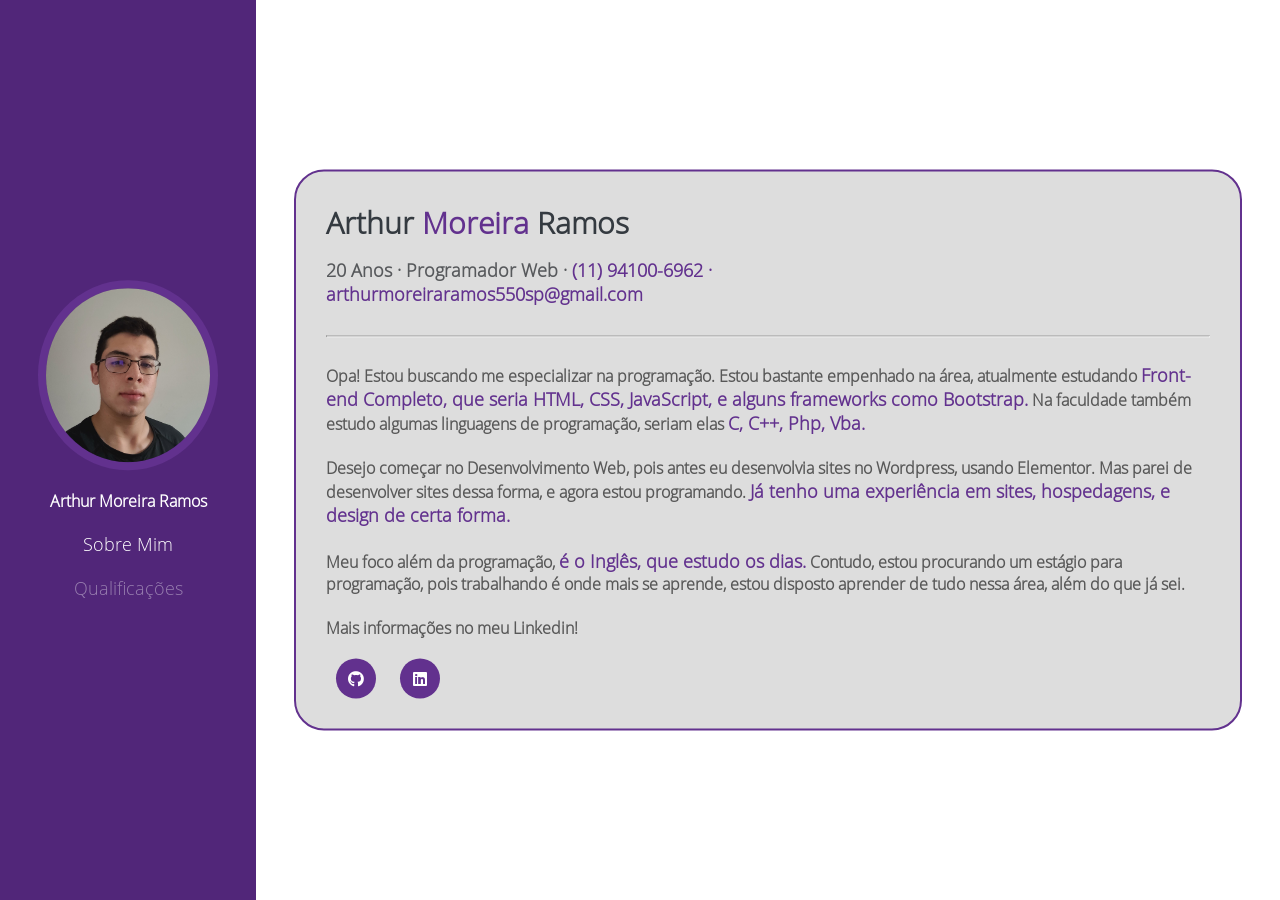
==== index.html @ fd3fa470 "Curriculo" ====
<html>
    <head> 
        <meta charset="utf-8">
        <link href="https://fonts.googleapis.com/css2?family=Saira+Extra+Condensed:wght@400;500;700&display=swap" rel="stylesheet">
        <link href="css/style.css" rel="stylesheet">
        <link href="https://cdnjs.cloudflare.com/ajax/libs/font-awesome/5.13.1/css/all.min.css" rel="stylesheet">
        <title>Meu Currículo</title>
    </head>
    <body>
      
      <div class="parent">

      <div class="sidebar">

        <div class="sidebar-pos">
            <div class="img-sidebar">
              <img src="img/arthur.jpg" />
            </div><!--img-->

            <div class="menu">
              <a class="selected weight" href="#" style="font-weight: bold;">Arthur Moreira Ramos</a>
              <a class="selected" href="#">Sobre Mim</a>
              <a href="quali.html">Qualificações</a>
            </div><!--menu-->
        </div><!--sidebar-pos-->

      </div><!--sidebar-->

      <div class="content">

        <section class="descricao">
          <h2>Arthur <span>Moreira </span>Ramos</h2>
          <h3>20 Anos · Programador Web · <span>(11) 94100-6962 · arthurmoreiraramos550sp@gmail.com</span></h3>
          <hr>
          <p>Opa! Estou buscando me especializar na programação. Estou bastante empenhado na área, atualmente estudando <span style="font-size:18px;color: #62318e;">Front-end Completo, que seria HTML, CSS, JavaScript, e alguns frameworks como Bootstrap.</span> Na faculdade também estudo algumas linguagens de programação, seriam elas <span style="font-size:18px;color: #62318e;">C, C++, Php, Vba.</span><br><br>Desejo começar no Desenvolvimento Web, pois antes eu desenvolvia sites no Wordpress, usando Elementor. Mas parei de desenvolver sites dessa forma, e agora estou programando. <span style="font-size:18px;color: #62318e;">Já tenho uma experiência em sites, hospedagens, e design de certa forma.</span><br><br>Meu foco além da programação, <span style="font-size:18px;color: #62318e;">é o Inglês, que estudo os dias.</span> Contudo, estou procurando um estágio para programação, pois trabalhando é onde mais se aprende, estou disposto aprender de tudo nessa área, além do que já sei.<br><br>Mais informações no meu Linkedin!</p>
          
          <div class="icons-social">
            <a href="https://github.com/arthurramoz"><i class="fab fa-github"></i></a>
            <a href="https://abre.ai/linkedin-arthur-ramos"><i class="fab fa-linkedin"></i></a>
          </div><!--icons-social-->
       
        </section>

      </div><!--content-->

    </div><!--parent-->
    <script src="js/jquery.js"></script>
    <script src="js/functions.js"></script> 
    </body>
  
</html>
---- css/style.css ----
*{
    margin: 0;
    padding: 0;
    box-sizing: border-box;
    font-family: "Open Sans";
}

@font-face{
    src:url('../fonts/OpenSans-Light.ttf');
    font-family: "Open Sans";
}

html,body{
    height: 100%;
}

.parent{
    display: flex;
}

.sidebar{
    width:20%;
    height: 100%;
    position: fixed;
    background-color: #512679;
}

.sidebar-pos{
    position: absolute;
    top:50%;
    transform:translateY(-50%);
}

.img-sidebar{text-align: center;}

.img-sidebar img{
    width: 70%;
    border:8px solid #62318e;
    border-radius: 50%;
}

.menu{
    margin:20px 0;
    text-align: center;
}

.menu a{
    color: white;
    opacity: 0.4;
    font-size: 18px;
    font-weight: ;
    display: block;
    margin-bottom: 20px;
    text-decoration: none;
}

.menu a:hover{
    opacity: 0.8;
}

.menu .weight{
    font-size: 16px;
}

.menu a.selected{
    opacity: 1;
}

.content{
    position:absolute;
    left: 20%;
    width: 80%;
    height: 100%;
    overflow-y:auto;
    padding:0 3%;
}

section.descricao{
    position: relative;
    top:50%;
    transform:translateY(-50%);
    padding: 30px;
    background-color: #ddd;
    border-radius: 30px;
    border: 2px solid #62318e;
}

section.descricao h2{
    color:#343a40;
    font-size: 30px;
    width: 75%;
}

section.descricao h2 > span,
section.descricao h3 > span
{
    color:  #62318e;
}

section.descricao h3{
    margin:15px 0 30px 0;
    color: #57595c;
    font-size: 18px;
    width: 75%;
}

section.descricao p{
    color:#585858;
    font-size:16px;
    font-weight: bold;
    margin-top:25px;
}

.icons-social{
    margin-top:20px;
}

.icons-social a:hover{
    width:42px;
    height:42px;
    background-color: #510f8d;
}

.icons-social a{
    text-decoration:none;
    color: white;
    background-color:#62318e;
    width:40px;
    height:40px;
    border-radius:20px;
    display: inline-block;
    margin:0 10px;
    text-align: center;
}

.icons-social i{
    line-height:40px;
}
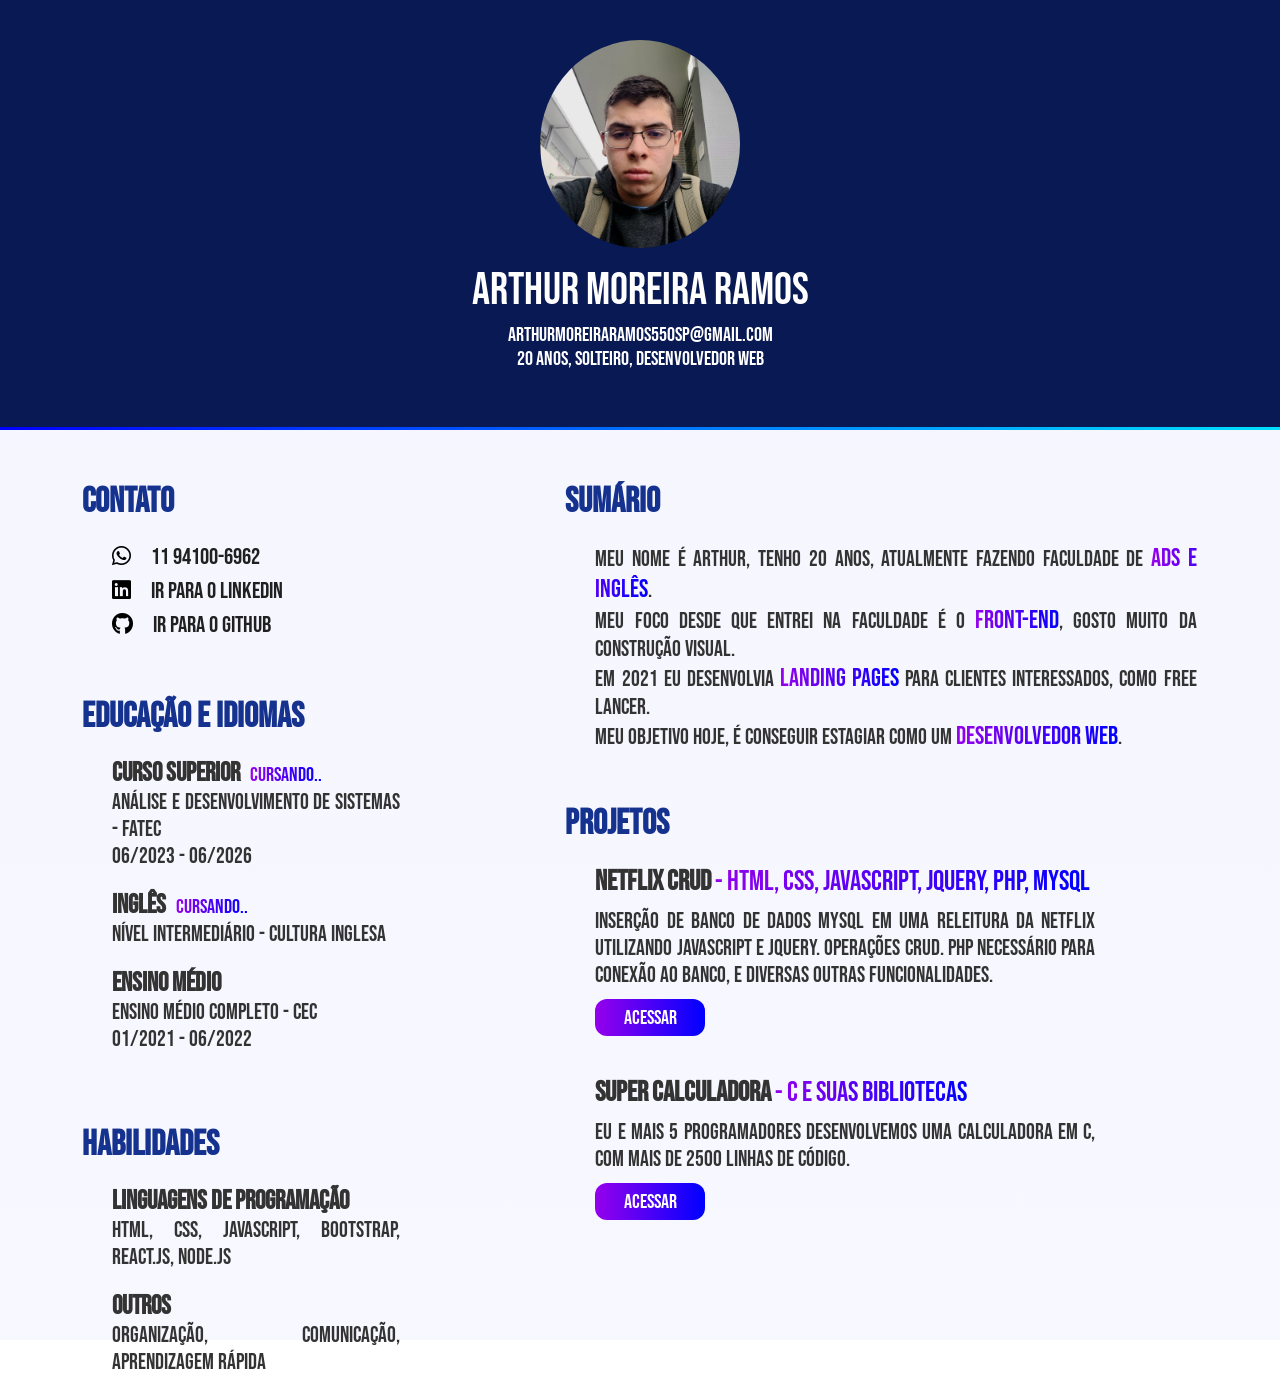
==== commit e81399a9: "Currículo" ====
--- a/index.html
+++ b/index.html
@@ -1,59 +1,102 @@
-<html>
-    <head> 
-        <meta charset="utf-8">
-        <link href="https://fonts.googleapis.com/css2?family=Saira+Extra+Condensed:wght@400;500;700&display=swap" rel="stylesheet">
-        <link href="css/style.css" rel="stylesheet">
-        <link href="https://cdnjs.cloudflare.com/ajax/libs/font-awesome/5.13.1/css/all.min.css" rel="stylesheet">
-        <title>Meu Currículo</title>
-    </head>
-    <body>
-      
-      <div class="parent">
-
-      <div class="sidebar">
-
-        <div class="sidebar-pos">
-            <div class="img-sidebar">
-              <img src="img/arthur.jpg" />
-            </div><!--img-->
-
-            <div class="menu">
-              <a class="selected weight" href="#" style="font-weight: bold;">Arthur Moreira Ramos</a>
-              <a class="selected" href="#">Sobre Mim</a>
-              <a href="quali.html">Qualificações</a>
-            </div><!--menu-->
-        </div><!--sidebar-pos-->
-
-      </div><!--sidebar-->
-
-      <div class="content">
-
-        <section class="descricao">
-          <h2>Arthur <span>Moreira </span>Ramos</h2>
-          <h3>20 Anos · Programador Web · <span>(11) 94100-6962 · arthurmoreiraramos550sp@gmail.com</span></h3>
-          <hr>
-          <p>Opa! Estou buscando me especializar na programação. Estou bastante empenhado na área, atualmente estudando <span style="font-size:18px;color: #62318e;">Front-end Completo, que seria HTML, CSS, JavaScript, e alguns frameworks como Bootstrap.</span> Na faculdade também estudo algumas linguagens de programação, seriam elas <span style="font-size:18px;color: #62318e;">C, C++, Php, Vba.</span><br><br>Desejo começar no Desenvolvimento Web, pois antes eu desenvolvia sites no Wordpress, usando Elementor. Mas parei de desenvolver sites dessa forma, e agora estou programando. <span style="font-size:18px;color: #62318e;">Já tenho uma experiência em sites, hospedagens, e design de certa forma.</span><br><br>Meu foco além da programação, <span style="font-size:18px;color: #62318e;">é o Inglês, que estudo os dias.</span> Contudo, estou procurando um estágio para programação, pois trabalhando é onde mais se aprende, estou disposto aprender de tudo nessa área, além do que já sei.<br><br>Mais informações no meu Linkedin!</p>
-          
-          <div class="icons-social">
-            <a href="https://github.com/arthurramoz"><i class="fab fa-github"></i></a>
-            <a href="https://abre.ai/linkedin-arthur-ramos"><i class="fab fa-linkedin"></i></a>
-          </div><!--icons-social-->
-       
-        </section>
-
-      </div><!--content-->
-
-    </div><!--parent-->
-    <script src="js/jquery.js"></script>
-    <script src="js/functions.js"></script> 
-    </body>
-  
-</html>
-
-
-
-
-
-
-
-
+<!DOCTYPE html>
+<html lang="en">
+<head>
+    <meta charset="UTF-8">
+    <meta name="viewport" content="width=device-width, initial-scale=1.0">
+    <link rel="stylesheet" href="css/style.css">
+    <link href="https://cdnjs.cloudflare.com/ajax/libs/font-awesome/5.13.1/css/all.min.css" rel="stylesheet">
+    <title>Meu Currículo</title>
+</head>
+<body>
+    <header>
+        <div class="center">
+            <div class="header-image">
+                <img src="images/arthur.jpg">
+            </div>
+            <div class="header-text">
+                <h1>Arthur Moreira Ramos</h1>
+                <h2>arthurmoreiraramos550sp@gmail.com<br>20 ANOS, SOLTEIRO, Desenvolvedor Web</h2>
+            </div>
+        </div>
+    </header>
+    <section>
+        <div class="main-left">
+            <div class="high">
+                <h2>Contato</h2>
+                <div class="text-under">
+                    <p><i class="fab fa-whatsapp" style="margin-right: 20px;"></i>11 94100-6962</p>
+                    <a href="https://www.linkedin.com/in/arthur-moreira-ramos/" target="_blank"><p><i class="fab fa-linkedin" style="margin-right: 20px;"></i>ir para o LINKEDIN</p></a>
+                    <a href="https://github.com/arthurramoz" target="_blank"><p><i class="fab fa-github" style="margin-right: 20px;"></i>ir para o Github</p></a>
+                </div>
+            </div>
+            <div class="mid">
+                <h2>Educação e Idiomas</h2>
+                <div class="first-mid">
+                    <h3>Curso superior<span style="background: linear-gradient(to left, blue, rgb(150, 0, 236));
+                        background-clip: text;
+                        -webkit-text-fill-color: transparent; font-size: 20px; margin-left: 10px; font-weight: 200;">Cursando..</span></h3>
+                    <p>ANÁLISE E DESENVOLVIMENTO DE SISTEMAS - fatec</p>
+                    <p>06/2023 - 06/2026</p>
+                </div>
+                <div class="first-mid">
+                    <h3>Inglês<span style="background: linear-gradient(to left, blue, rgb(150, 0, 236));
+                        background-clip: text;
+                        -webkit-text-fill-color: transparent; font-size: 20px; margin-left: 10px; font-weight: 200;">Cursando..</span></h3>
+                    <p>Nível Intermediário - cultura inglesa</p>
+                </div>
+                <div class="first-mid">
+                    <h3>ensino médio</h3>
+                    <p>ensino médio completo - cec</p>
+                    <p>01/2021 - 06/2022</p>
+                </div>
+            </div>
+            <div class="mid">
+                <h2>Habilidades</h2>
+                <div class="first-mid">
+                    <h3>linguagens de programação</h3>
+                    <p>html, css, JavaScript, bootstrap, react.js, node.js</p>
+                </div>
+                <div class="first-mid">
+                    <h3>outros</h3>
+                    <p>organização, comunicação, aprendizagem rápida</p>
+                </div>
+            </div>
+        </div>
+        <div class="main-right">
+            <div class="high">
+                <h2>sumário</h2>
+                <p>Meu nome é Arthur, tenho 20 anos, atualmente fazendo faculdade de <span style="background: linear-gradient(to left, blue, rgb(150, 0, 236));
+                    background-clip: text;
+                    -webkit-text-fill-color: transparent; font-size: 25px;">ADS e Inglês</span>.<br>
+                    Meu foco desde que entrei na Faculdade é o <span style="background: linear-gradient(to left, blue, rgb(150, 0, 236));
+                    background-clip: text;
+                    -webkit-text-fill-color: transparent; font-size: 25px;">Front-End</span>, gosto muito da construção visual. <br>Em 
+                    2021 eu desenvolvia <span style="background: linear-gradient(to left, blue, rgb(150, 0, 236));
+                    background-clip: text;
+                    -webkit-text-fill-color: transparent; font-size: 25px;">Landing Pages</span> para clientes interessados, como Free Lancer.<br>
+                    Meu Objetivo hoje, é conseguir estagiar como um <span style="background: linear-gradient(to left, blue, rgb(150, 0, 236));
+                    background-clip: text;
+                    -webkit-text-fill-color: transparent; font-size: 25px;">Desenvolvedor Web</span>.
+                </p>
+            </div>
+            <div class="mid">
+                <h2>Projetos</h2>
+                <div class="first-mid">
+                    <h3>Netflix CRUD<span style="background: linear-gradient(to left, blue, rgb(150, 0, 236));
+                        background-clip: text;
+                        -webkit-text-fill-color: transparent; font-weight: 100;"> - HTML, CSS, JavaScript, JQuery, PhP, MySQL</span></h3>
+                    <p>Inserção de Banco de Dados MySQL em uma Releitura da Netflix utilizando JavaScript e JQuery. Operações CRUD. Php necessário para conexão ao banco, e diversas outras funcionalidades.</p>
+                    <a href="https://arthurramoz.github.io/Projeto-Netflix/" target="_blank"><button>Acessar</button></a>
+                </div>
+                <div class="first-mid">
+                    <h3>Super Calculadora<span style="background: linear-gradient(to left, blue, rgb(150, 0, 236));
+                        background-clip: text;
+                        -webkit-text-fill-color: transparent; font-weight: 100;"> - C e suas bibliotecas</span></h3>
+                    <p>eu e mais 5 programadores desenvolvemos uma calculadora em C, com mais de 2500 linhas de código.</p>
+                    <a href="https://arthurramoz.github.io/Projeto-Netflix/" target="_blank"><button>Acessar</button></a>
+                </div>
+            </div>
+        </div>
+    </section>
+</body>
+</html>
--- a/css/style.css
+++ b/css/style.css
@@ -1,138 +1,212 @@
 *{
     margin: 0;
     padding: 0;
-    box-sizing: border-box;
-    font-family: "Open Sans";
-}
-
-@font-face{
-    src:url('../fonts/OpenSans-Light.ttf');
-    font-family: "Open Sans";
-}
-
-html,body{
+    box-sizing:border-box;
+    font-family: "Montserrat";
+}
+
+html, body{
     height: 100%;
-}
-
-.parent{
+    background-color: white;
+}
+
+@font-face {
+    font-family: "Montserrat";
+    src: url("/font/BebasNeue-Regular.ttf");
+}
+
+header{
+    width: 100%;
+    height: 430px;
+    background-color: rgb(8, 25, 83);
+    /* background: linear-gradient(180deg, rgba(233, 233, 255, 0.568), white 5000px); */
+    border-bottom: 3px solid;
+    border-image: linear-gradient(to right, blue, rgb(0, 225, 255)) 1;
+}
+
+.center{
+    max-width: 700px;
+    margin: 0 auto;
+    padding-top: 40px;
+    text-align: center;
+}
+
+.header-image img{
+    width: 200px;    
+    border: 0;
+    border-radius: 100%;
+}
+
+.header-text h1{
+    color: white;
+    margin-top: 10px;
+    font-weight: 100;
+    font-size: 45px;
+    text-transform: uppercase;
+}
+
+.header-text h2{
+    color: white;
+    margin-top: 5px;
+    font-weight: 100;
+    font-size: 20px;
+}
+
+section{
+    background: linear-gradient(180deg, rgba(239, 239, 255, 0.568), white 5000px);
+    width: 100%;
+    height: 910px;
+    text-align: center;
     display: flex;
-}
-
-.sidebar{
-    width:20%;
-    height: 100%;
-    position: fixed;
-    background-color: #512679;
-}
-
-.sidebar-pos{
-    position: absolute;
-    top:50%;
-    transform:translateY(-50%);
-}
-
-.img-sidebar{text-align: center;}
-
-.img-sidebar img{
-    width: 70%;
-    border:8px solid #62318e;
-    border-radius: 50%;
-}
-
-.menu{
-    margin:20px 0;
-    text-align: center;
-}
-
-.menu a{
-    color: white;
-    opacity: 0.4;
-    font-size: 18px;
-    font-weight: ;
-    display: block;
-    margin-bottom: 20px;
+    justify-content: space-between;
+}
+
+section div{
+    display: inline-block;
+}
+/*
+    -----------> SEÇÃO LEFT HIGH <------------
+*/
+section .main-left{
+    width: 30%;
+    margin: 50px auto;
+}
+
+.main-left .high{
+    width: 75%;
+    text-align: justify;
+}
+
+.main-left .high h2{
+    margin-left: -30px;
+    color: rgb(22, 50, 143);
+    font-size: 35px;
+    margin-bottom: 20px;
+}
+
+.main-left .text-under i{
+    margin-bottom: 10px;
+}
+
+.main-left .text-under p, a{
+    font-size: 23px;
+    color: rgb(32, 32, 32);
     text-decoration: none;
 }
-
-.menu a:hover{
-    opacity: 0.8;
-}
-
-.menu .weight{
-    font-size: 16px;
-}
-
-.menu a.selected{
-    opacity: 1;
-}
-
-.content{
-    position:absolute;
-    left: 20%;
-    width: 80%;
-    height: 100%;
-    overflow-y:auto;
-    padding:0 3%;
-}
-
-section.descricao{
-    position: relative;
-    top:50%;
-    transform:translateY(-50%);
-    padding: 30px;
-    background-color: #ddd;
-    border-radius: 30px;
-    border: 2px solid #62318e;
-}
-
-section.descricao h2{
-    color:#343a40;
-    font-size: 30px;
+/*
+    -----------> SEÇÃO LEFT MID <------------
+*/
+.main-left .mid{
+    margin-top: 50px;
     width: 75%;
-}
-
-section.descricao h2 > span,
-section.descricao h3 > span
-{
-    color:  #62318e;
-}
-
-section.descricao h3{
-    margin:15px 0 30px 0;
-    color: #57595c;
-    font-size: 18px;
-    width: 75%;
-}
-
-section.descricao p{
-    color:#585858;
-    font-size:16px;
-    font-weight: bold;
-    margin-top:25px;
-}
-
-.icons-social{
-    margin-top:20px;
-}
-
-.icons-social a:hover{
-    width:42px;
-    height:42px;
-    background-color: #510f8d;
-}
-
-.icons-social a{
-    text-decoration:none;
-    color: white;
-    background-color:#62318e;
-    width:40px;
-    height:40px;
-    border-radius:20px;
-    display: inline-block;
-    margin:0 10px;
-    text-align: center;
-}
-
-.icons-social i{
-    line-height:40px;
+    text-align: justify;
+}
+
+.main-left .mid h2{
+    margin-left: -30px;
+    color: rgb(22, 50, 143);
+    font-size: 35px;
+    margin-bottom: 20px;
+}
+
+.main-left .mid .first-mid{
+    width: 100%;
+    margin-bottom: 20px;
+}
+
+.main-left .mid .first-mid h3{
+    color: rgb(51, 51, 51);
+    font-size: 26px;
+    font-weight: 600;
+}
+
+.main-left .mid .first-mid p{
+    color: rgb(51, 51, 51);
+    font-size: 22px;
+    font-weight: 500;
+}
+/*
+    -----------> SEÇÃO RIGHT HIGH <------------
+*/
+section .main-right{
+    padding: 50px;
+    /* border-left: 1px solid black; */
+    width: 60%;
+}
+
+.main-right .high{
+    width: 90%;
+    text-align: justify;
+}
+
+.main-right .high h2{
+    margin-left: -30px;
+    color: rgb(22, 50, 143);
+    font-size: 35px;
+}
+
+.main-right .high p{
+    margin-top: 20px;
+    color: rgb(51, 51, 51);
+    font-size: 22px;
+}
+/*
+    -----------> SEÇÃO RIGHT MID <------------
+*/
+.main-right .mid{
+    margin-top: 50px;
+    width: 90%;
+    text-align: justify;
+}
+
+.main-right .mid h2{
+    margin-left: -30px;
+    color: rgb(22, 50, 143);
+    font-size: 35px;
+    margin-bottom: 20px;
+}
+
+.main-right .mid .first-mid{
+    width: 100%;
+    margin-bottom: 20px;
+}
+
+.main-right .mid .first-mid h3{
+    color: rgb(51, 51, 51);
+    font-size: 28px;
+    font-weight: 600;
+}
+
+.main-right .mid .first-mid p{
+    margin-top: 10px;
+    width: 500px;
+    color: rgb(51, 51, 51);
+    font-size: 22px;
+    font-weight: 500;
+}
+
+.main-right .mid .first-mid button{
+    margin-top: 10px;
+    color: rgb(255, 255, 255);
+    background: linear-gradient(to left, blue, rgb(150, 0, 236));
+    border: 0;
+    border-radius: 12px;
+    width: 110px;
+    height: 37px;
+    font-size: 20px;
+    margin-bottom: 20px;
+}
+
+.main-right .mid .first-mid button:hover{
+    cursor: pointer;
+    background: linear-gradient(to left, rgb(5, 5, 160),rgb(106, 5, 165));
+    width: 110px;
+    height: 37px;
+}
+/*
+    -----------> SEÇÃO ICONES <------------
+*/
+.fab{
+    color: black;
+    font-size: 22px;
 }
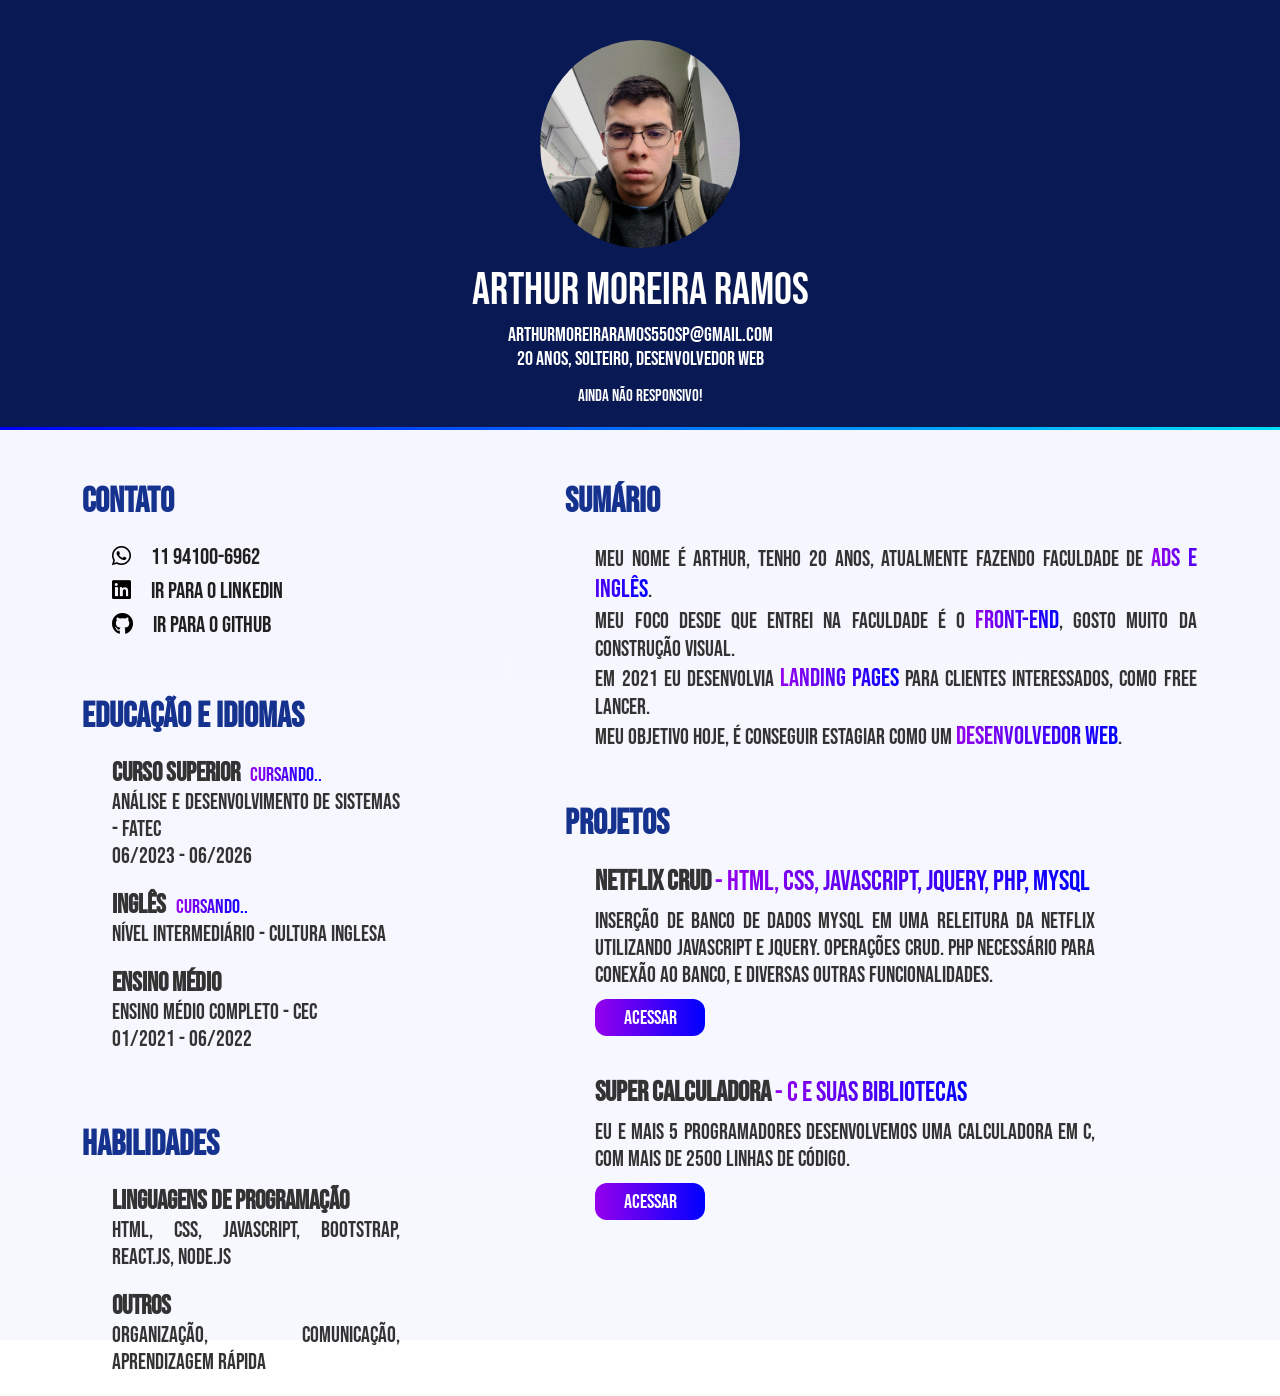
==== commit 84a2e3e2: "Curriculo" ====
--- a/index.html
+++ b/index.html
@@ -16,6 +16,7 @@
             <div class="header-text">
                 <h1>Arthur Moreira Ramos</h1>
                 <h2>arthurmoreiraramos550sp@gmail.com<br>20 ANOS, SOLTEIRO, Desenvolvedor Web</h2>
+                <p>ainda não responsivo!</p>
             </div>
         </div>
     </header>
--- a/css/style.css
+++ b/css/style.css
@@ -50,6 +50,13 @@
     margin-top: 5px;
     font-weight: 100;
     font-size: 20px;
+}
+
+.header-text p{
+    color: white;
+    font-weight: 100;
+    margin-top: 15px;
+    font-size: 17px;
 }
 
 section{
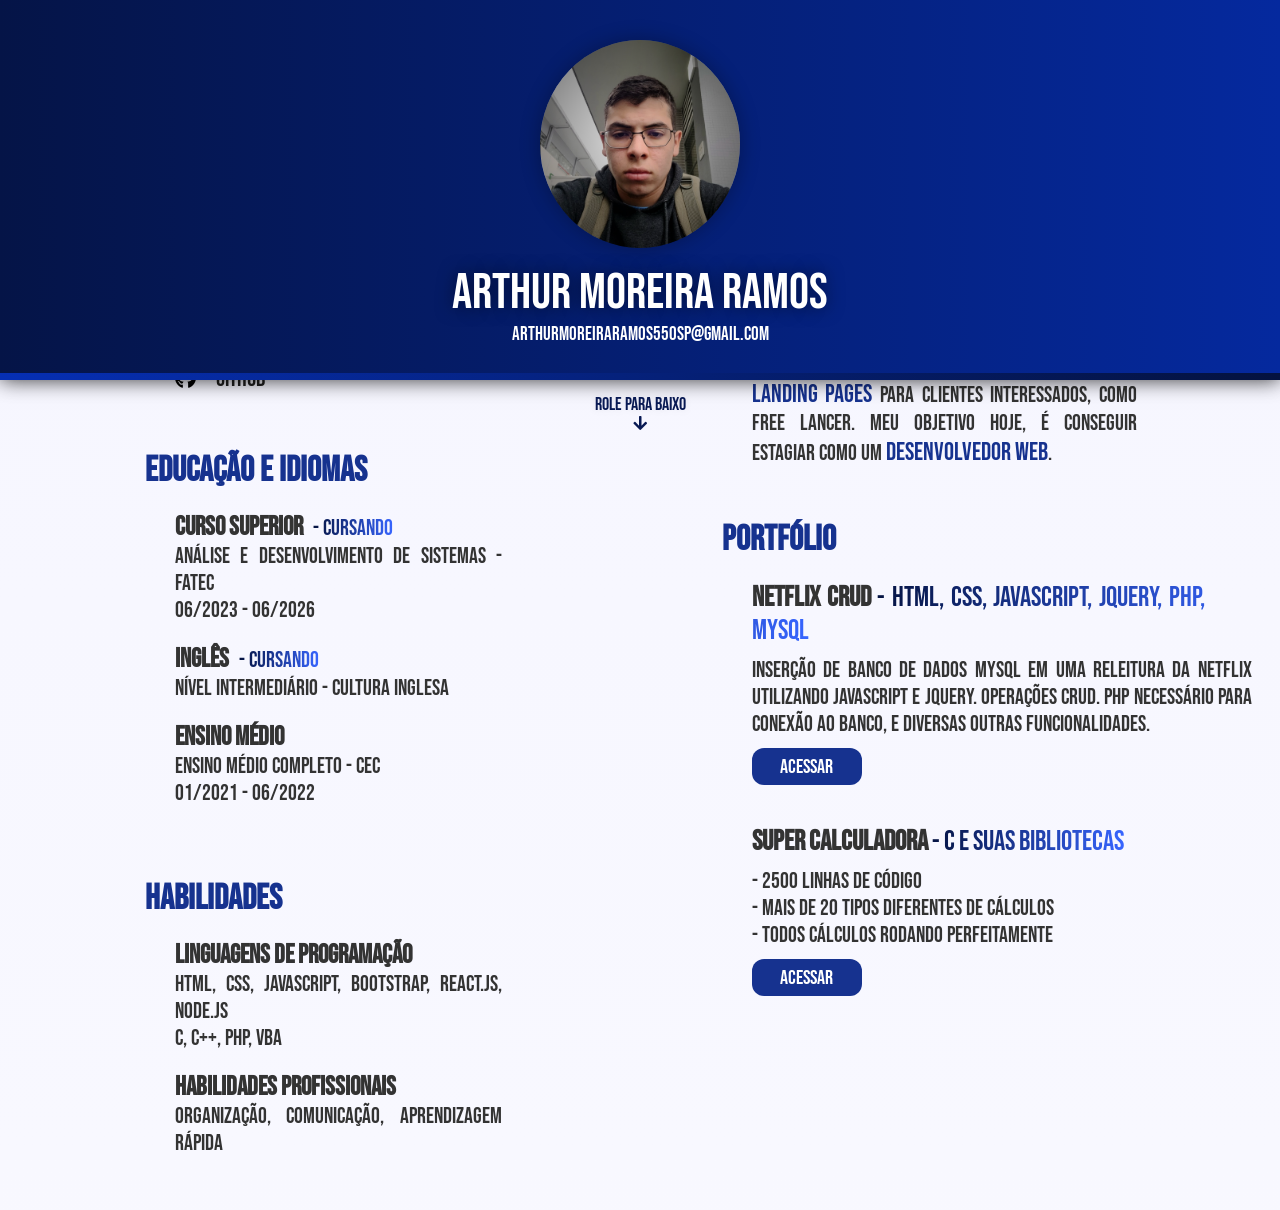
==== commit b9cac808: "V2" ====
--- a/index.html
+++ b/index.html
@@ -5,18 +5,24 @@
     <meta name="viewport" content="width=device-width, initial-scale=1.0">
     <link rel="stylesheet" href="css/style.css">
     <link href="https://cdnjs.cloudflare.com/ajax/libs/font-awesome/5.13.1/css/all.min.css" rel="stylesheet">
+    <link rel="stylesheet" href="./css/responsiveFile.css">
+    <link rel="stylesheet" href="./css/animations.css">
     <title>Meu Currículo</title>
 </head>
 <body>
-    <header>
+    <header id="menu">
         <div class="center">
             <div class="header-image">
                 <img src="images/arthur.jpg">
             </div>
             <div class="header-text">
                 <h1>Arthur Moreira Ramos</h1>
-                <h2>arthurmoreiraramos550sp@gmail.com<br>20 ANOS, SOLTEIRO, Desenvolvedor Web</h2>
-                <p>ainda não responsivo!</p>
+                <h2>arthurmoreiraramos550sp@gmail.com</h2>
+                <br><br>
+                <div class="edit1">
+                    <p>Role para baixo</p>
+                    <i class="fas fa-arrow-down"></i>
+                </div>
             </div>
         </div>
     </header>
@@ -25,24 +31,28 @@
             <div class="high">
                 <h2>Contato</h2>
                 <div class="text-under">
-                    <p><i class="fab fa-whatsapp" style="margin-right: 20px;"></i>11 94100-6962</p>
-                    <a href="https://www.linkedin.com/in/arthur-moreira-ramos/" target="_blank"><p><i class="fab fa-linkedin" style="margin-right: 20px;"></i>ir para o LINKEDIN</p></a>
-                    <a href="https://github.com/arthurramoz" target="_blank"><p><i class="fab fa-github" style="margin-right: 20px;"></i>ir para o Github</p></a>
+                    <a href="https://mail.google.com/mail/?view=cm&fs=1&to=arthurmoreiraramos550sp@gmail.com&su=Seu%20Assunto" target="_blank"><p><i class="fab fa-google" style="margin-right: 20px;"></i>Gmail</p></a>
+
+                    <a href="https://wa.me/5511941006962?text=Olá,%20Arthur!%20Gostaria%20de%20conversar%20com%20você." target="_blank"><p><i class="fab fa-whatsapp" style="margin-right: 20px;"></i>Whatsapp</p></a>
+
+                    <a href="https://www.linkedin.com/in/arthur-moreira-ramos/" target="_blank"><p><i class="fab fa-linkedin" style="margin-right: 20px;"></i>Linkedin</p></a>
+
+                    <a href="https://github.com/arthurramoz" target="_blank"><p><i class="fab fa-github" style="margin-right: 20px;"></i>Github</p></a>
                 </div>
             </div>
             <div class="mid">
                 <h2>Educação e Idiomas</h2>
                 <div class="first-mid">
-                    <h3>Curso superior<span style="background: linear-gradient(to left, blue, rgb(150, 0, 236));
+                    <h3>Curso superior<span style="background: linear-gradient(to left, rgb(55, 101, 255),rgb(4, 18, 63));
                         background-clip: text;
-                        -webkit-text-fill-color: transparent; font-size: 20px; margin-left: 10px; font-weight: 200;">Cursando..</span></h3>
+                        -webkit-text-fill-color: transparent; font-size: 22px; margin-left: 10px; font-weight: 200;">- Cursando</span></h3>
                     <p>ANÁLISE E DESENVOLVIMENTO DE SISTEMAS - fatec</p>
                     <p>06/2023 - 06/2026</p>
                 </div>
                 <div class="first-mid">
-                    <h3>Inglês<span style="background: linear-gradient(to left, blue, rgb(150, 0, 236));
+                    <h3>Inglês<span style="background: linear-gradient(to left,rgb(55, 101, 255),rgb(4, 18, 63));
                         background-clip: text;
-                        -webkit-text-fill-color: transparent; font-size: 20px; margin-left: 10px; font-weight: 200;">Cursando..</span></h3>
+                        -webkit-text-fill-color: transparent; font-size: 22px; margin-left: 10px; font-weight: 200;">- Cursando</span></h3>
                     <p>Nível Intermediário - cultura inglesa</p>
                 </div>
                 <div class="first-mid">
@@ -54,50 +64,44 @@
             <div class="mid">
                 <h2>Habilidades</h2>
                 <div class="first-mid">
-                    <h3>linguagens de programação</h3>
+                    <h3>Linguagens de Programação</h3>
                     <p>html, css, JavaScript, bootstrap, react.js, node.js</p>
+                    <p>C, C++, PHP, Vba</p>
                 </div>
                 <div class="first-mid">
-                    <h3>outros</h3>
+                    <h3>Habilidades Profissionais</h3>
                     <p>organização, comunicação, aprendizagem rápida</p>
                 </div>
             </div>
         </div>
         <div class="main-right">
             <div class="high">
-                <h2>sumário</h2>
-                <p>Meu nome é Arthur, tenho 20 anos, atualmente fazendo faculdade de <span style="background: linear-gradient(to left, blue, rgb(150, 0, 236));
-                    background-clip: text;
-                    -webkit-text-fill-color: transparent; font-size: 25px;">ADS e Inglês</span>.<br>
-                    Meu foco desde que entrei na Faculdade é o <span style="background: linear-gradient(to left, blue, rgb(150, 0, 236));
-                    background-clip: text;
-                    -webkit-text-fill-color: transparent; font-size: 25px;">Front-End</span>, gosto muito da construção visual. <br>Em 
-                    2021 eu desenvolvia <span style="background: linear-gradient(to left, blue, rgb(150, 0, 236));
-                    background-clip: text;
-                    -webkit-text-fill-color: transparent; font-size: 25px;">Landing Pages</span> para clientes interessados, como Free Lancer.<br>
-                    Meu Objetivo hoje, é conseguir estagiar como um <span style="background: linear-gradient(to left, blue, rgb(150, 0, 236));
-                    background-clip: text;
-                    -webkit-text-fill-color: transparent; font-size: 25px;">Desenvolvedor Web</span>.
+                <h2>Introdução</h2>
+                <p>Opa! Meu nome é Arthur, tenho 20 anos, atualmente fazendo faculdade de <span style="font-size: 25px; color: rgb(22, 50, 143);">ADS</span> e <span style="font-size: 25px; color: rgb(22, 50, 143);">Inglês</span>.
+                    Meu foco desde que entrei na Faculdade é o <span style="font-size: 25px; color: rgb(22, 50, 143);">Front-End</span>, gosto muito da construção visual. Em 
+                    2021 eu desenvolvia <span style="font-size: 25px; color: rgb(22, 50, 143);">Landing Pages</span> para clientes interessados, como Free Lancer.
+                    Meu Objetivo hoje, é conseguir estagiar como um <span style="font-size: 25px; color: rgb(22, 50, 143);">Desenvolvedor Web</span>.
                 </p>
             </div>
             <div class="mid">
-                <h2>Projetos</h2>
+                <h2>Portfólio</h2>
                 <div class="first-mid">
-                    <h3>Netflix CRUD<span style="background: linear-gradient(to left, blue, rgb(150, 0, 236));
+                    <h3>Netflix CRUD<span style="background: linear-gradient(to left, rgb(55, 101, 255),rgb(4, 18, 63));
                         background-clip: text;
                         -webkit-text-fill-color: transparent; font-weight: 100;"> - HTML, CSS, JavaScript, JQuery, PhP, MySQL</span></h3>
                     <p>Inserção de Banco de Dados MySQL em uma Releitura da Netflix utilizando JavaScript e JQuery. Operações CRUD. Php necessário para conexão ao banco, e diversas outras funcionalidades.</p>
                     <a href="https://arthurramoz.github.io/Projeto-Netflix/" target="_blank"><button>Acessar</button></a>
                 </div>
                 <div class="first-mid">
-                    <h3>Super Calculadora<span style="background: linear-gradient(to left, blue, rgb(150, 0, 236));
+                    <h3>Super Calculadora<span style="background: linear-gradient(to left, rgb(55, 101, 255),rgb(4, 18, 63));
                         background-clip: text;
                         -webkit-text-fill-color: transparent; font-weight: 100;"> - C e suas bibliotecas</span></h3>
-                    <p>eu e mais 5 programadores desenvolvemos uma calculadora em C, com mais de 2500 linhas de código.</p>
+                    <p>- 2500 linhas de código<br>- Mais de 20 tipos diferentes de Cálculos<br>- Todos Cálculos rodando perfeitamente</p>
                     <a href="https://arthurramoz.github.io/Projeto-Netflix/" target="_blank"><button>Acessar</button></a>
                 </div>
             </div>
         </div>
     </section>
+    <script src="./js/main.js"></script>
 </body>
 </html>
--- a/css/style.css
+++ b/css/style.css
@@ -6,22 +6,28 @@
 }
 
 html, body{
-    height: 100%;
+    height: calc(100% + 100px);
     background-color: white;
 }
 
 @font-face {
     font-family: "Montserrat";
-    src: url("/font/BebasNeue-Regular.ttf");
+    src: url("../font/BebasNeue-Regular.ttf");
 }
 
 header{
     width: 100%;
-    height: 430px;
-    background-color: rgb(8, 25, 83);
-    /* background: linear-gradient(180deg, rgba(233, 233, 255, 0.568), white 5000px); */
-    border-bottom: 3px solid;
-    border-image: linear-gradient(to right, blue, rgb(0, 225, 255)) 1;
+    height: 380px;
+    background: linear-gradient(to left, rgb(5, 41, 158),rgb(5, 20, 71));
+    /* border-bottom: 3px solid;
+    border-image: linear-gradient(to right, rgb(255, 255, 255), rgb(255, 255, 255)) 1; */
+    border-bottom: 7px solid;
+    border-image: linear-gradient(to right, rgb(6, 47, 180),rgb(4, 18, 63)) 1;
+    box-shadow: 0 0 20px rgb(0, 0, 0, 0.8);
+    position: fixed;
+    top: 0;
+    transition: top 0.7s;
+    z-index: 1000;
 }
 
 .center{
@@ -31,25 +37,44 @@
     text-align: center;
 }
 
+.header-image{
+    position: relative;
+    display: inline-block;
+}
+
 .header-image img{
     width: 200px;    
     border: 0;
     border-radius: 100%;
+    box-shadow: 0 0 20px rgba(0, 0, 0, 0.3);
+}
+
+.header-image::before {
+    content: '';
+    position: absolute;
+    top: 0;
+    left: 0;
+    width: 100%;
+    height: 97.8%;
+    background: radial-gradient(circle, rgba(0, 0, 0, 0) 0%, rgba(0, 0, 0, 0.5) 90%);
+    border-radius: 100%;
+    pointer-events: none;
 }
 
 .header-text h1{
-    color: white;
+    color: rgb(255, 255, 255);
     margin-top: 10px;
     font-weight: 100;
-    font-size: 45px;
+    font-size: 50px;
     text-transform: uppercase;
+    text-shadow: 0 0 17px rgb(0, 0, 0, 0.5);
+
 }
 
 .header-text h2{
-    color: white;
-    margin-top: 5px;
+    color: rgb(255, 255, 255);
     font-weight: 100;
-    font-size: 20px;
+    font-size: 19px;
 }
 
 .header-text p{
@@ -59,10 +84,32 @@
     font-size: 17px;
 }
 
+.edit1 p{
+    color: rgb(8, 25, 83);
+    margin-top: 10px;
+    font-size: 18px;
+    text-shadow: 0 0 10px rgba(0, 0, 0, 0.1);
+}
+
+.edit1 i{
+    color: rgb(8, 25, 83);
+}
+
+.edit1{
+    cursor: pointer;
+    transition: 0.4s ease;
+}
+
+.edit1:hover{
+    cursor: pointer;
+    transform: scale(1.2);
+}
+
 section{
+    padding-top: 150px;
     background: linear-gradient(180deg, rgba(239, 239, 255, 0.568), white 5000px);
     width: 100%;
-    height: 910px;
+    height: 110%;
     text-align: center;
     display: flex;
     justify-content: space-between;
@@ -75,8 +122,8 @@
     -----------> SEÇÃO LEFT HIGH <------------
 */
 section .main-left{
-    width: 30%;
-    margin: 50px auto;
+    width: 80%;
+    margin: 50px 120px;
 }
 
 .main-left .high{
@@ -99,6 +146,14 @@
     font-size: 23px;
     color: rgb(32, 32, 32);
     text-decoration: none;
+    transition: 0.4s ease;
+}
+
+.main-left .text-under p:hover{
+    background: linear-gradient(to left, blue, rgb(150, 0, 236));
+    background-clip: text;
+    -webkit-text-fill-color: transparent; font-size: 20px; margin-left: 10px; font-weight: 200;
+    transform: scale(1.2);
 }
 /*
     -----------> SEÇÃO LEFT MID <------------
@@ -138,7 +193,7 @@
 section .main-right{
     padding: 50px;
     /* border-left: 1px solid black; */
-    width: 60%;
+    width: 100%;
 }
 
 .main-right .high{
@@ -156,6 +211,7 @@
     margin-top: 20px;
     color: rgb(51, 51, 51);
     font-size: 22px;
+    width: 85%;
 }
 /*
     -----------> SEÇÃO RIGHT MID <------------
@@ -195,20 +251,21 @@
 .main-right .mid .first-mid button{
     margin-top: 10px;
     color: rgb(255, 255, 255);
-    background: linear-gradient(to left, blue, rgb(150, 0, 236));
+    background: rgb(22, 50, 143);
     border: 0;
     border-radius: 12px;
     width: 110px;
     height: 37px;
     font-size: 20px;
     margin-bottom: 20px;
+    transition: 0.4s ease;
 }
 
 .main-right .mid .first-mid button:hover{
     cursor: pointer;
-    background: linear-gradient(to left, rgb(5, 5, 160),rgb(106, 5, 165));
-    width: 110px;
-    height: 37px;
+    background: linear-gradient(to left, blue,rgb(150, 0, 236));
+    transform: scale(1.15);
+    box-shadow: 0 0 5px rgb(0, 0, 0, 0.4);
 }
 /*
     -----------> SEÇÃO ICONES <------------
--- a/css/responsiveFile.css
+++ b/css/responsiveFile.css
@@ -0,0 +1,7 @@
+/* 
+
+@media screen and (max-width: 1500px){
+
+} 
+    MANUNTENÇÃO!
+*/
--- a/css/animations.css
+++ b/css/animations.css
@@ -0,0 +1,13 @@
+@keyframes fadeOut {
+    0%{
+        opacity: 1;
+        transform: translateY(0);
+    }
+    100%{
+        opacity: 0;
+        transform: translateY(-50px);
+    }
+}
+.hide-text {
+    animation: fadeOut 0.1s forwards;
+}
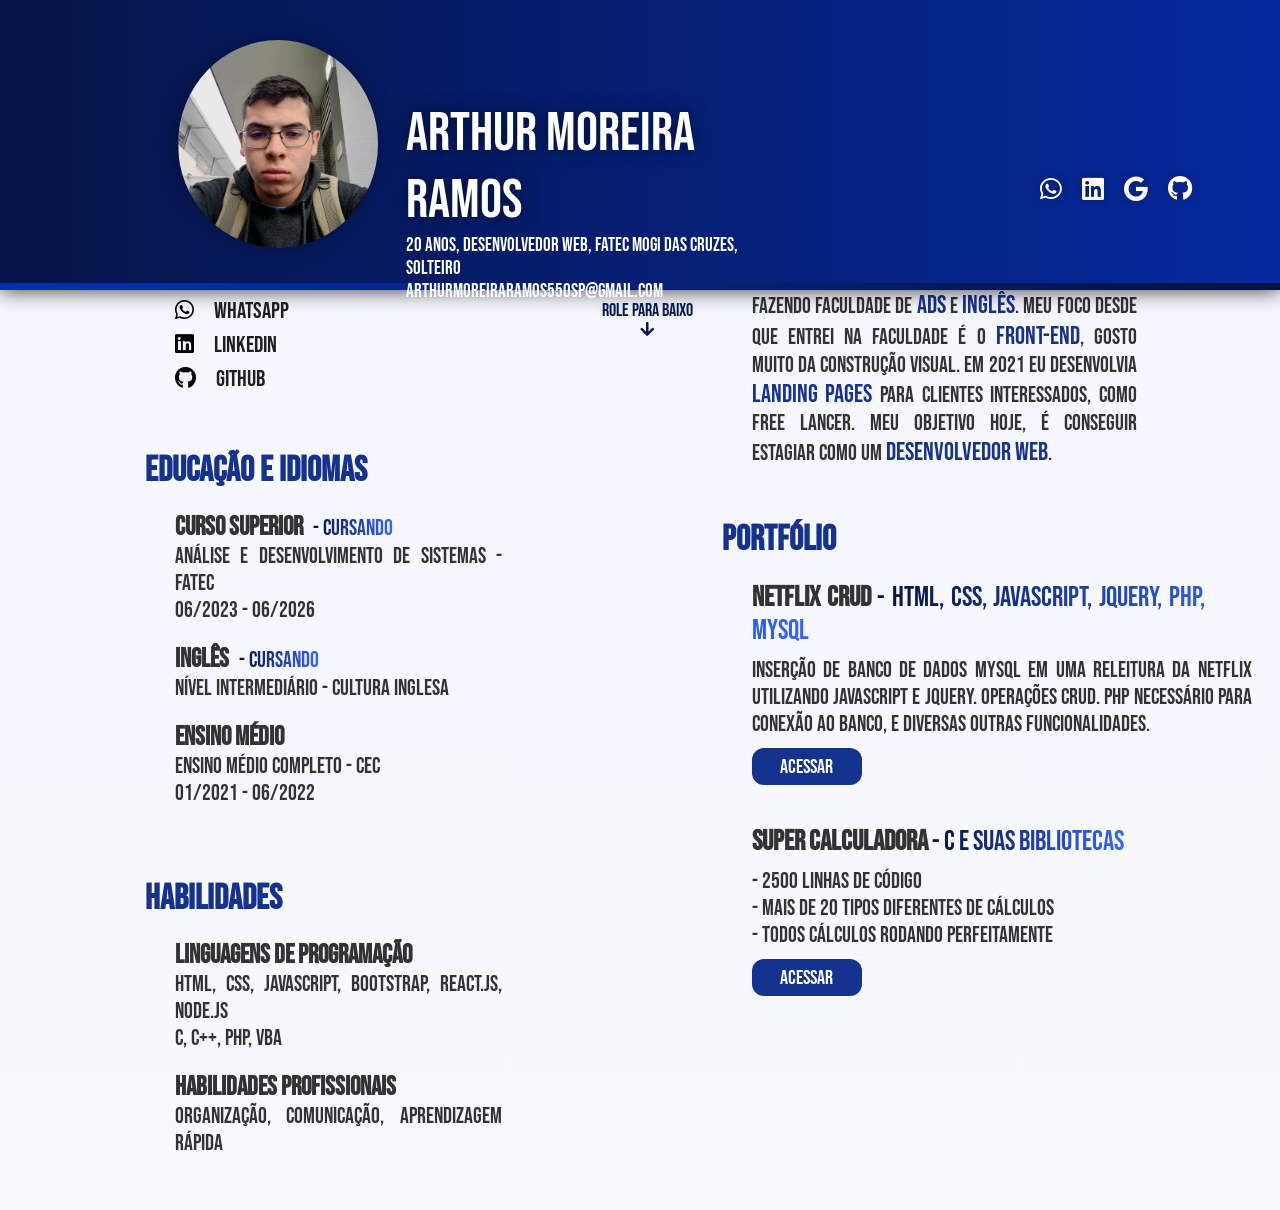
==== commit 676a87c6: "v3" ====
--- a/index.html
+++ b/index.html
@@ -17,12 +17,18 @@
             </div>
             <div class="header-text">
                 <h1>Arthur Moreira Ramos</h1>
-                <h2>arthurmoreiraramos550sp@gmail.com</h2>
+                <h2>20 Anos, Desenvolvedor Web, Fatec Mogi das Cruzes, Solteiro<br>arthurmoreiraramos550sp@gmail.com</h2>
                 <br><br>
-                <div class="edit1">
-                    <p>Role para baixo</p>
-                    <i class="fas fa-arrow-down"></i>
-                </div>
+            </div>
+            <div class="header-right-icons">
+                <a href=""><i class="fab fa-whatsapp" style="margin-right: 20px;"></i></a>
+                <a href=""><i class="fab fa-linkedin" style="margin-right: 20px;"></i></a>
+                <a href=""><i class="fab fa-google" style="margin-right: 20px;"></i></a>
+                <a href=""><i class="fab fa-github" style="margin-right: 20px;"></i></a>
+            </div>
+            <div class="edit1">
+                <p>Role para baixo</p>
+                <i class="fas fa-arrow-down"></i>
             </div>
         </div>
     </header>
--- a/css/style.css
+++ b/css/style.css
@@ -17,7 +17,7 @@
 
 header{
     width: 100%;
-    height: 380px;
+    height: 290px;
     background: linear-gradient(to left, rgb(5, 41, 158),rgb(5, 20, 71));
     /* border-bottom: 3px solid;
     border-image: linear-gradient(to right, rgb(255, 255, 255), rgb(255, 255, 255)) 1; */
@@ -31,15 +31,15 @@
 }
 
 .center{
-    max-width: 700px;
     margin: 0 auto;
     padding-top: 40px;
     text-align: center;
+    display: flex;
 }
 
 .header-image{
-    position: relative;
-    display: inline-block;
+    margin-left: 150px;
+    width: 20%;
 }
 
 .header-image img{
@@ -49,7 +49,7 @@
     box-shadow: 0 0 20px rgba(0, 0, 0, 0.3);
 }
 
-.header-image::before {
+/* .header-image::before {
     content: '';
     position: absolute;
     top: 0;
@@ -59,16 +59,21 @@
     background: radial-gradient(circle, rgba(0, 0, 0, 0) 0%, rgba(0, 0, 0, 0.5) 90%);
     border-radius: 100%;
     pointer-events: none;
+} */
+
+.header-text{
+    margin-top: 50px;  
+    width: 30%;
+    text-align: left;
 }
 
 .header-text h1{
     color: rgb(255, 255, 255);
     margin-top: 10px;
     font-weight: 100;
-    font-size: 50px;
+    font-size: 55px;
     text-transform: uppercase;
     text-shadow: 0 0 17px rgb(0, 0, 0, 0.5);
-
 }
 
 .header-text h2{
@@ -84,6 +89,29 @@
     font-size: 17px;
 }
 
+
+.header-right-icons{
+    /* z-index: 10000; */
+    display: flex;
+    align-items: center;
+    margin-left: 250px;
+}
+
+.header-right-icons i{
+    color: white;
+    font-size: 25px;
+    text-shadow: 0 0 10px rgba(0, 0, 0, 0.3);
+    cursor: pointer;
+}
+
+.edit1{
+    cursor: pointer;
+    transition: 0.4s ease;
+    position: absolute;
+    top: 290px; /* Ajuste a posição vertical */
+    left: 47%; /* Ajuste a posição horizontal */
+}
+
 .edit1 p{
     color: rgb(8, 25, 83);
     margin-top: 10px;
@@ -95,11 +123,6 @@
     color: rgb(8, 25, 83);
 }
 
-.edit1{
-    cursor: pointer;
-    transition: 0.4s ease;
-}
-
 .edit1:hover{
     cursor: pointer;
     transform: scale(1.2);
@@ -152,7 +175,10 @@
 .main-left .text-under p:hover{
     background: linear-gradient(to left, blue, rgb(150, 0, 236));
     background-clip: text;
-    -webkit-text-fill-color: transparent; font-size: 20px; margin-left: 10px; font-weight: 200;
+    -webkit-text-fill-color: transparent;
+    font-size: 20px;
+    margin-left: 10px;
+    font-weight: 200;
     transform: scale(1.2);
 }
 /*
@@ -270,7 +296,7 @@
 /*
     -----------> SEÇÃO ICONES <------------
 */
-.fab{
+.text-under .fab{
     color: black;
     font-size: 22px;
 }
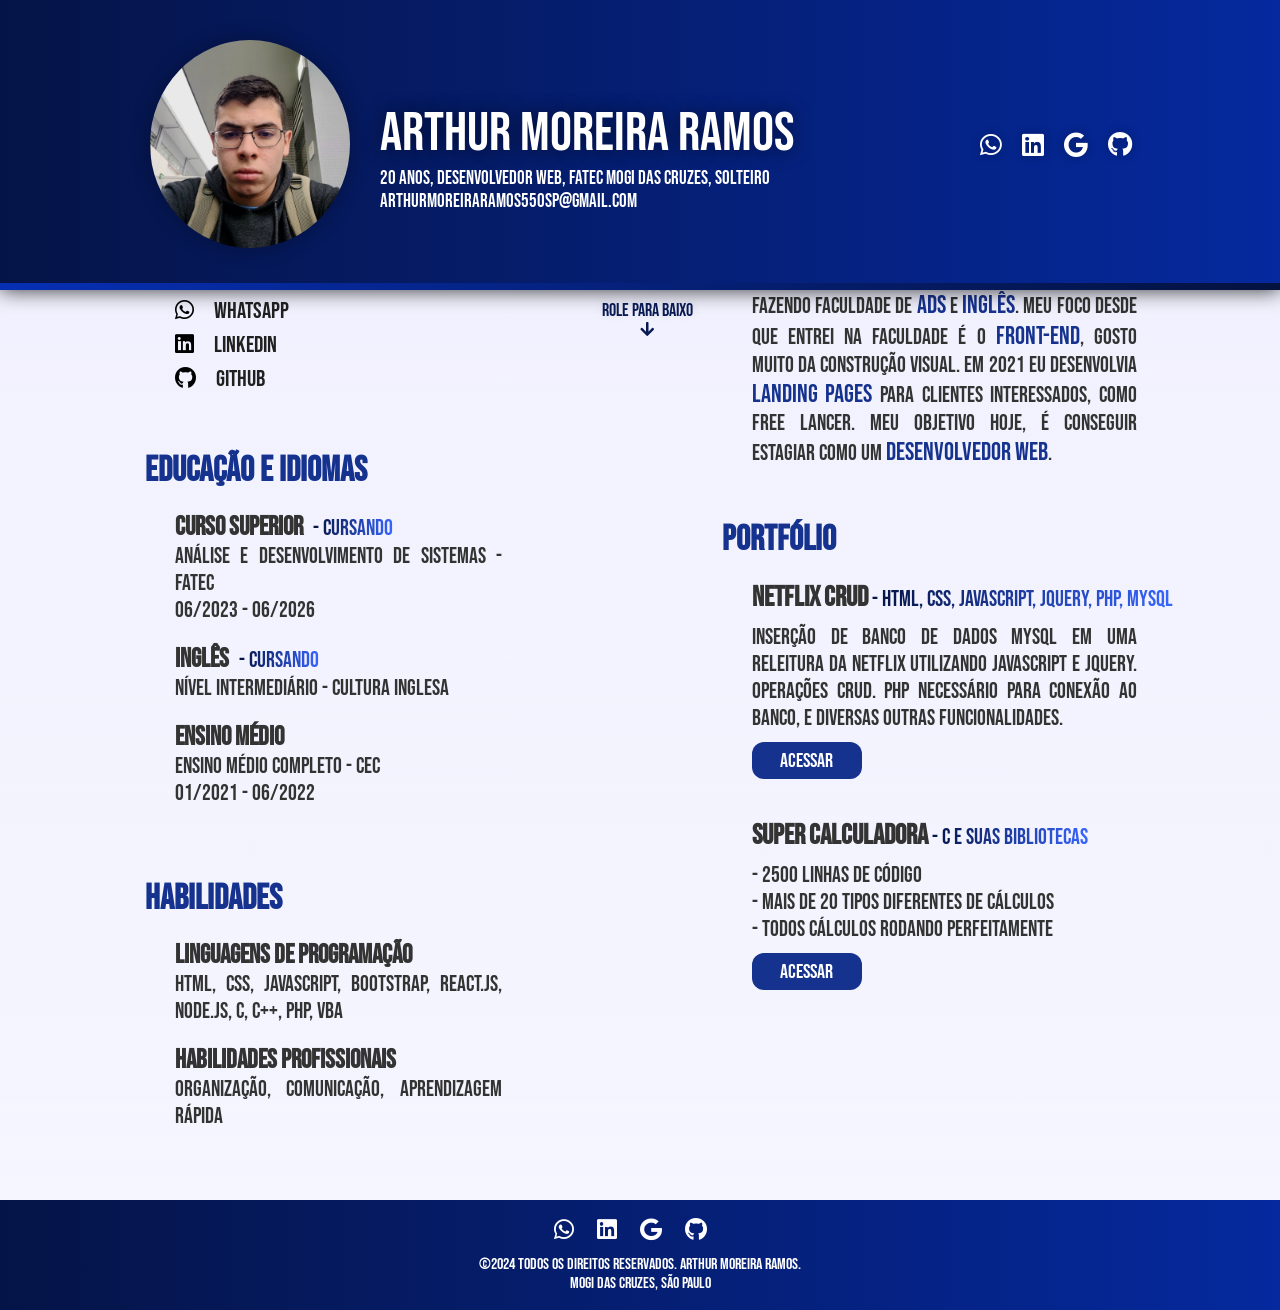
==== commit 2ab61d1a: "V4" ====
--- a/index.html
+++ b/index.html
@@ -21,10 +21,13 @@
                 <br><br>
             </div>
             <div class="header-right-icons">
-                <a href=""><i class="fab fa-whatsapp" style="margin-right: 20px;"></i></a>
-                <a href=""><i class="fab fa-linkedin" style="margin-right: 20px;"></i></a>
-                <a href=""><i class="fab fa-google" style="margin-right: 20px;"></i></a>
-                <a href=""><i class="fab fa-github" style="margin-right: 20px;"></i></a>
+                <a href="https://wa.me/5511941006962?text=Olá,%20Arthur!%20Gostaria%20de%20conversar%20com%20você." target="_blank"><i class="fab fa-whatsapp" style="margin-right: 20px;"></i></a>
+
+                <a href="https://www.linkedin.com/in/arthur-moreira-ramos/" target="_blank"><i class="fab fa-linkedin" style="margin-right: 20px;"></i></a>
+
+                <a href="https://mail.google.com/mail/?view=cm&fs=1&to=arthurmoreiraramos550sp@gmail.com&su=Seu%20Assunto" target="_blank"><i class="fab fa-google" style="margin-right: 20px;"></i></a>
+
+                <a href="https://github.com/arthurramoz" target="_blank"><i class="fab fa-github" style="margin-right: 20px;"></i></a>
             </div>
             <div class="edit1">
                 <p>Role para baixo</p>
@@ -67,12 +70,11 @@
                     <p>01/2021 - 06/2022</p>
                 </div>
             </div>
-            <div class="mid">
+            <div class="mid mid-skill">
                 <h2>Habilidades</h2>
                 <div class="first-mid">
                     <h3>Linguagens de Programação</h3>
-                    <p>html, css, JavaScript, bootstrap, react.js, node.js</p>
-                    <p>C, C++, PHP, Vba</p>
+                    <p>html, css, JavaScript, bootstrap, react.js, node.js, C, C++, PHP, Vba</p>
                 </div>
                 <div class="first-mid">
                     <h3>Habilidades Profissionais</h3>
@@ -82,7 +84,7 @@
         </div>
         <div class="main-right">
             <div class="high">
-                <h2>Introdução</h2>
+                <h2>Sobre Mim</h2>
                 <p>Opa! Meu nome é Arthur, tenho 20 anos, atualmente fazendo faculdade de <span style="font-size: 25px; color: rgb(22, 50, 143);">ADS</span> e <span style="font-size: 25px; color: rgb(22, 50, 143);">Inglês</span>.
                     Meu foco desde que entrei na Faculdade é o <span style="font-size: 25px; color: rgb(22, 50, 143);">Front-End</span>, gosto muito da construção visual. Em 
                     2021 eu desenvolvia <span style="font-size: 25px; color: rgb(22, 50, 143);">Landing Pages</span> para clientes interessados, como Free Lancer.
@@ -96,18 +98,27 @@
                         background-clip: text;
                         -webkit-text-fill-color: transparent; font-weight: 100;"> - HTML, CSS, JavaScript, JQuery, PhP, MySQL</span></h3>
                     <p>Inserção de Banco de Dados MySQL em uma Releitura da Netflix utilizando JavaScript e JQuery. Operações CRUD. Php necessário para conexão ao banco, e diversas outras funcionalidades.</p>
-                    <a href="https://arthurramoz.github.io/Projeto-Netflix/" target="_blank"><button>Acessar</button></a>
+                    <a href="https://arthurramoz.github.io/Projeto-Netflix/" target="_blank"><button><span>Acessar</span></button></a>
                 </div>
                 <div class="first-mid">
                     <h3>Super Calculadora<span style="background: linear-gradient(to left, rgb(55, 101, 255),rgb(4, 18, 63));
                         background-clip: text;
                         -webkit-text-fill-color: transparent; font-weight: 100;"> - C e suas bibliotecas</span></h3>
                     <p>- 2500 linhas de código<br>- Mais de 20 tipos diferentes de Cálculos<br>- Todos Cálculos rodando perfeitamente</p>
-                    <a href="https://arthurramoz.github.io/Projeto-Netflix/" target="_blank"><button>Acessar</button></a>
+                    <a href="https://arthurramoz.github.io/Projeto-Netflix/" target="_blank"><button><span>Acessar</span></button></a>
                 </div>
             </div>
         </div>
     </section>
+    <footer class="footer">
+        <div class="icons-footer">
+            <a href="https://wa.me/5511941006962?text=Olá,%20Arthur!%20Gostaria%20de%20conversar%20com%20você." target="_blank"><i class="fab fa-whatsapp" style="margin-right: 20px;"></i></a>
+            <a href="https://www.linkedin.com/in/arthur-moreira-ramos/" target="_blank"><i class="fab fa-linkedin" style="margin-right: 20px;"></i></a>
+            <a href="https://mail.google.com/mail/?view=cm&fs=1&to=arthurmoreiraramos550sp@gmail.com&su=Seu%20Assunto" target="_blank"><i class="fab fa-google" style="margin-right: 20px;"></i></a>
+            <a href="https://github.com/arthurramoz" target="_blank"><i class="fab fa-github" style="margin-right: 20px;"></i></a>
+        </div>
+        <p>©2024 Todos os direitos reservados. Arthur Moreira Ramos.<br>Mogi das Cruzes, São Paulo</p>
+    </footer>
     <script src="./js/main.js"></script>
 </body>
 </html>
--- a/css/style.css
+++ b/css/style.css
@@ -7,7 +7,7 @@
 
 html, body{
     height: calc(100% + 100px);
-    background-color: white;
+    background: linear-gradient(180deg, rgba(239, 239, 255, 0.568), white 5000px);
 }
 
 @font-face {
@@ -19,8 +19,6 @@
     width: 100%;
     height: 290px;
     background: linear-gradient(to left, rgb(5, 41, 158),rgb(5, 20, 71));
-    /* border-bottom: 3px solid;
-    border-image: linear-gradient(to right, rgb(255, 255, 255), rgb(255, 255, 255)) 1; */
     border-bottom: 7px solid;
     border-image: linear-gradient(to right, rgb(6, 47, 180),rgb(4, 18, 63)) 1;
     box-shadow: 0 0 20px rgb(0, 0, 0, 0.8);
@@ -35,6 +33,7 @@
     padding-top: 40px;
     text-align: center;
     display: flex;
+    gap: 10px;
 }
 
 .header-image{
@@ -48,18 +47,6 @@
     border-radius: 100%;
     box-shadow: 0 0 20px rgba(0, 0, 0, 0.3);
 }
-
-/* .header-image::before {
-    content: '';
-    position: absolute;
-    top: 0;
-    left: 0;
-    width: 100%;
-    height: 97.8%;
-    background: radial-gradient(circle, rgba(0, 0, 0, 0) 0%, rgba(0, 0, 0, 0.5) 90%);
-    border-radius: 100%;
-    pointer-events: none;
-} */
 
 .header-text{
     margin-top: 50px;  
@@ -108,8 +95,8 @@
     cursor: pointer;
     transition: 0.4s ease;
     position: absolute;
-    top: 290px; /* Ajuste a posição vertical */
-    left: 47%; /* Ajuste a posição horizontal */
+    top: 290px;
+    left: 47%;
 }
 
 .edit1 p{
@@ -132,7 +119,7 @@
     padding-top: 150px;
     background: linear-gradient(180deg, rgba(239, 239, 255, 0.568), white 5000px);
     width: 100%;
-    height: 110%;
+    height: calc(100% + 90px);
     text-align: center;
     display: flex;
     justify-content: space-between;
@@ -268,13 +255,14 @@
 
 .main-right .mid .first-mid p{
     margin-top: 10px;
-    width: 500px;
+    width: 85%;
     color: rgb(51, 51, 51);
     font-size: 22px;
     font-weight: 500;
 }
 
-.main-right .mid .first-mid button{
+.main-right .mid .first-mid button {
+    position: relative;
     margin-top: 10px;
     color: rgb(255, 255, 255);
     background: rgb(22, 50, 143);
@@ -284,15 +272,62 @@
     height: 37px;
     font-size: 20px;
     margin-bottom: 20px;
-    transition: 0.4s ease;
-}
-
-.main-right .mid .first-mid button:hover{
+    transition: transform 0.4s ease, box-shadow 0.4s ease, background 0.4s ease;
+    overflow: hidden;
+    z-index: 1;
+}
+.main-right .mid .first-mid button::before {
+    content: '';
+    position: absolute;
+    top: 0;
+    left: 0;
+    width: 100%;
+    height: 100%;
+    background: linear-gradient(to left, blue, rgb(150, 0, 236));
+    transition: opacity 0.4s ease;
+    opacity: 0;
+    z-index: -1;
+}
+.main-right .mid .first-mid button:hover::before {
+    opacity: 1;
+    z-index: 0;
+}
+.main-right .mid .first-mid button:hover {
     cursor: pointer;
-    background: linear-gradient(to left, blue,rgb(150, 0, 236));
     transform: scale(1.15);
-    box-shadow: 0 0 5px rgb(0, 0, 0, 0.4);
-}
+    box-shadow: 0 0 5px rgba(0, 0, 0, 0.4);
+}
+.main-right .mid .first-mid button span {
+    position: relative;
+    font-size: 20px;
+    z-index: 1;
+}
+/* 
+    -----------> SEÇÃO FOOTER <------------
+*/
+
+footer.footer{
+    background: linear-gradient(to left, rgb(5, 41, 158),rgb(5, 20, 71));
+    height: 110px;
+    display: flex;
+    justify-content: center;
+    align-items: center;
+    flex-direction: column;
+}
+footer.footer .icons-footer{
+    margin-bottom: 10px;
+}
+footer.footer .icons-footer i{
+    color: white;
+}
+footer.footer p{
+    margin: 0;
+    text-align: center;
+    color: white;
+}
+
+
+
 /*
     -----------> SEÇÃO ICONES <------------
 */
--- a/css/responsiveFile.css
+++ b/css/responsiveFile.css
@@ -1,7 +1,305 @@
-/* 
-
-@media screen and (max-width: 1500px){
-
+@media screen and (max-height: 900px){
+    section{
+        height: calc(100% + 100px);
+    }
 } 
-    MANUNTENÇÃO!
-*/+@media screen and (max-height: 850px){
+    section{
+        height: calc(100% + 180px);
+    }
+} 
+@media screen and (max-height: 800px){
+    section{
+        height: calc(100% + 230px);
+    }
+} 
+@media screen and (max-height: 750px){
+    section{
+        height: calc(100% + 290px);
+    }
+}
+@media screen and (max-height: 680px){
+    section{
+        height: calc(100% + 350px);
+    }
+}
+@media screen and (max-height: 560px){
+    section{
+        height: 160%;
+    }
+}
+@media screen and (max-width: 1400px){
+    .center div{
+        flex-grow: 1;
+        flex-basis: 0;
+    }
+    .center .header-text{
+        flex-grow: 2;
+    }
+    .center .header-image, .header-right-icons{
+        flex-grow: 1;
+        min-width: 100px; 
+        max-width: 200px;
+    }
+    .header-text{
+        position: relative;
+        left: 20px;
+        width: 40%;
+    }
+    .header-right-icons{
+        position: relative;
+        right: 100px;
+    }
+    .main-right .mid .first-mid span{
+        font-size: 22px;
+    }
+} 
+@media screen and (max-width: 1250px){
+    header{
+        height: 270px;
+    }
+    .header-image{
+        display: flex;
+        align-items: center;
+        justify-content: center;
+        height: auto;
+    }
+    .header-image img{
+        width: 150px;
+    }
+    .header-text{
+        width: 50%;
+    }
+    .header-text h1{
+        font-size: 45px;
+    }
+    .header-text h2{
+        font-size: 19px;
+    }
+    .main-left .mid {
+        width: 80%;
+    }
+    .header{
+        height: 250px;
+    }
+    .center .header-text {
+        flex-grow: 3;
+    }
+    .edit1{
+        top: 270px;
+    }
+}
+@media screen and (max-width: 1190px){
+    .header{
+        height: 250px;
+    }
+    .center .header-text {
+        flex-grow: 3;
+    }
+}
+@media screen and (max-width: 1130px){
+    section .main-left {
+        margin: 50px 80px;
+    }
+}
+@media screen and (max-width: 1070px){
+    .header-text h2{
+        width: 400px;
+    }
+    .header-text{
+        left: 40px;
+    }
+    .header-right-icons{
+        right: 140px;
+    }
+    .header-right-icons i{
+        font-size: 24px;
+    }
+}
+@media screen and (max-width: 1049px){
+    html{
+        overflow-x: hidden;
+    }
+    header{
+        height: 290px;
+    }
+    section{
+        display: inline-block;
+        height: calc(100% + 420px);
+    }
+    section .main-left{
+        width: 100%;
+        margin: 50px 60px;
+    }
+    .main-left .high{
+        vertical-align: top;
+        width: 20%;
+        text-align: left;
+    }
+    .main-left .high h2{
+        margin-left: 0;
+        color: rgb(22, 50, 143);
+        font-size: 35px;
+        margin-bottom: 20px;
+    }
+    .edit1{
+        top: 220px;
+    }
+    .edit1 p, .edit1 i{
+        color: white;
+    }
+    .main-left .mid{
+        vertical-align: top;
+        margin-top: 0;
+        margin-right: 20px;
+        width: 29%;
+    }
+    .main-left .mid .first-mid p{
+        width: 70%;
+    }
+    .main-left .mid h2{
+        margin-left: 0;
+    }
+    section .main-right{
+        padding: 50px;
+        width: 100%;
+    }
+    .main-right .high{
+        vertical-align: top;
+        width: 49%;
+        text-align: justify;
+    }
+    .main-right .high h2{
+        margin-left: 0;
+        color: rgb(22, 50, 143);
+        font-size: 35px;
+    }
+    .main-right .high p{
+        margin-top: 20px;
+        color: rgb(51, 51, 51);
+        font-size: 22px;
+        width: 85%;
+    }
+    .main-right .mid{
+        margin-top: 0;
+        width: 40%;
+        text-align: justify;
+    }
+    .main-right .mid h2{
+        margin-left: 0;
+        color: rgb(22, 50, 143);
+        font-size: 35px;
+        margin-bottom: 20px;
+    }
+    .main-right .mid .first-mid{
+        width: 100%;
+        margin-bottom: 20px;
+    }
+    .main-right .mid .first-mid h3{
+        color: rgb(51, 51, 51);
+        font-size: 28px;
+        font-weight: 600;
+        width: 94%;
+    }
+    .main-right .mid .first-mid p{
+        margin-top: 10px;
+        width: 95%;
+        color: rgb(51, 51, 51);
+        font-size: 22px;
+        font-weight: 500;
+    }
+}
+@media screen and (max-width: 990px){
+    header{
+        height: 230px;
+    }
+    .edit1{
+        top: 170px;
+    }
+    .center{
+        margin: 0 auto;
+        padding-top: 0;
+        text-align: center;
+        display: flex;
+        gap: 10px;
+    }
+    section{
+        padding: 150px 100px 0 100px;
+        height: calc(100% + 420px);
+    }
+    .header-right-icons{
+        display: none;
+    }
+    .main-left .mid{
+        width: 48%;
+        padding: 20px;
+    }
+    .main-left .high{
+        width: 100%;
+        text-align: center;
+        margin-bottom: 30px;
+    }
+    /* .main-left .high .text-under{
+        text-align: left;
+    } */
+    .main-left .mid .first-mid p{
+        width: 80%;
+    }
+    section .main-left{
+        width: 90%;
+    }
+    .main-left .mid-skill{
+        margin: 0;
+        padding: 20px;
+        width: 48%;
+        text-align: left;
+    }
+    .main-left .mid-skill .first-mid p{
+        width: 100%;
+    }
+    /* SEÇÃO RIGHT */
+    section .main-right{
+        padding: 50px;
+        width: 100%;
+    }
+    .main-right .high{
+        padding: 20px;
+        margin-right: 20px;
+        width: 51%;
+        position: relative;
+        top: -60px;
+    }
+    .main-right .mid{
+        width: 42%;
+        position: relative;
+        top: -180px;
+    }
+    .main-right .mid .first-mid{
+        width: 120%;
+    }
+    .main-right .mid .first-mid h3{
+        width: 100%;
+    }
+    .main-right .mid .first-mid p{
+        width: 100%;
+    }
+}
+@media screen and (max-width: 900px){
+    .main-left .mid .first-mid p{
+        width: 100%;
+    }
+    .main-left .mid .first-mid h3{
+        width: 150%;
+    }
+    .main-right .high p{
+        width: 110%;
+    }
+    .main-right .high{
+        margin-right: 50px;
+    }
+    .main-right .mid{
+        width: 39%;
+        position: relative;
+        top: -180px;
+    }
+}
